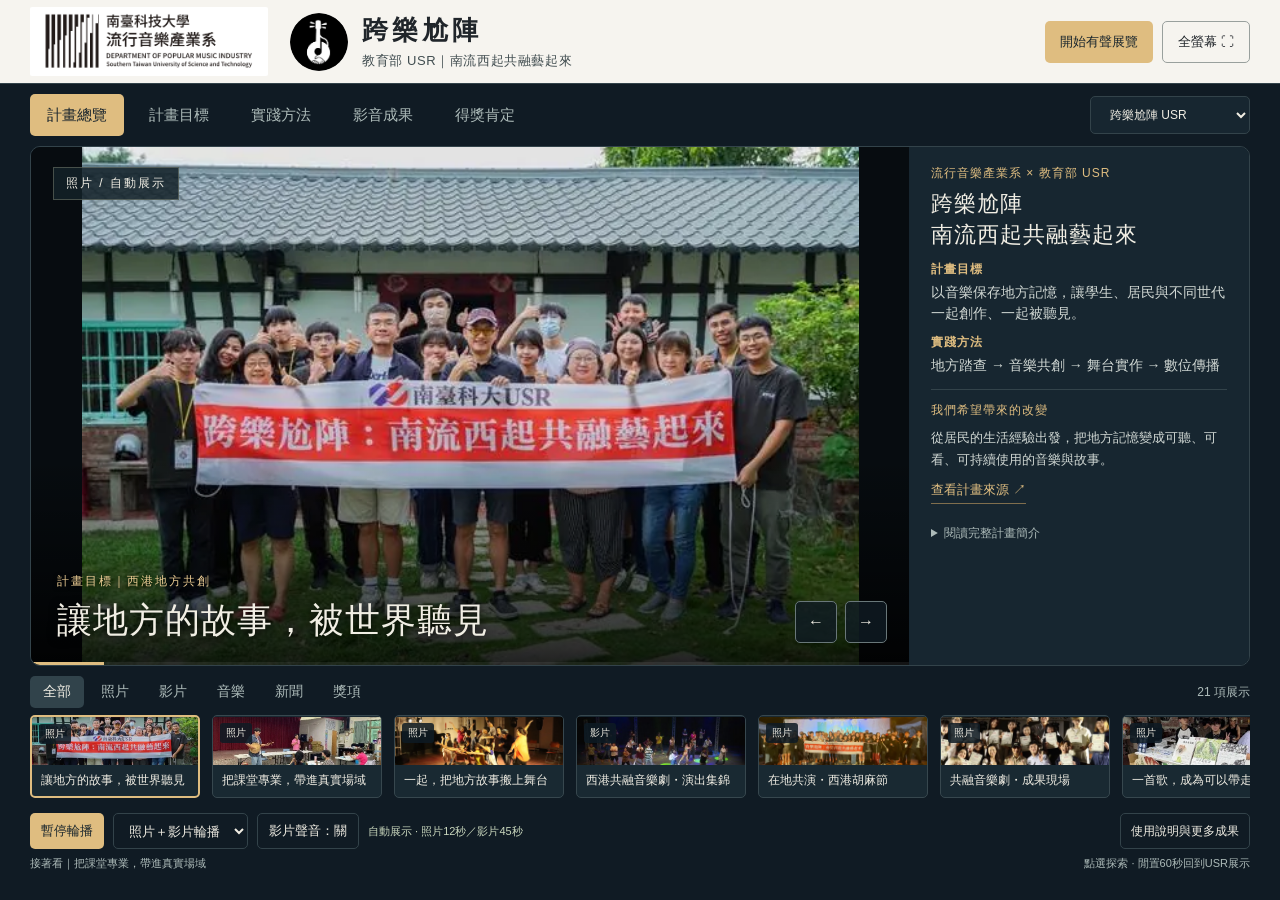
==== exhibit/index.html @ cee1f0c0 "Publish department USR interactive exhibit" ====
<!doctype html>
<html lang="zh-Hant-TW"><head><meta charset="utf-8"><meta name="viewport" content="width=device-width,initial-scale=1"><meta name="referrer" content="strict-origin-when-cross-origin">
<title>流行音樂產業系 × 教育部 USR 跨樂尬陣｜成果互動展</title>
<meta name="description" content="南臺科技大學流行音樂產業系以音樂連結地方。認識教育部USR跨樂尬陣計畫的目標、實踐方法、影音作品與得獎成果。">
<meta property="og:title" content="南臺流音系 × 教育部 USR 跨樂尬陣｜成果互動展"><meta property="og:description" content="地方踏查、音樂共創、舞台實作與數位傳播。點選影片、照片、音樂，聽見地方的故事。"><meta property="og:image" content="https://singforfree2004-sudo.github.io/kygz-usr-site/assets/media/musical-residents-training.webp">
<link rel="stylesheet" href="style.css"></head><body class="auto-mode">
<header><a class="department" href="https://pmi.stust.edu.tw/" target="_blank" rel="noopener noreferrer"><img src="assets/pmi-logo.png" alt="南臺科技大學流行音樂產業系正式標誌"></a><a class="identity" href="./"><img class="project-logo" src="assets/kygz-logo.jpg" alt="跨樂尬陣計畫標誌"><span><b>跨樂尬陣</b><small>教育部 USR｜南流西起共融藝起來</small></span></a><div class="head-actions"><button id="exhibition" class="primary">開始有聲展覽</button><button id="fullscreen">全螢幕 ⛶</button></div></header>
<main><div class="toolbar"><nav id="chapters" aria-label="計畫導覽"></nav><select id="projects" aria-label="選擇展示計畫"></select></div>
<section class="exhibit" aria-label="成果展示"><div class="visual"><div id="media"></div><div id="media-tag" class="media-tag"></div><div class="visual-bottom"><div><span id="item-meta"></span><h1 id="item-title"></h1></div><div class="arrows"><button id="prev" aria-label="上一項">←</button><button id="next" aria-label="下一項">→</button></div></div><div id="progress"><span></span></div></div>
<aside><div class="eyebrow" id="project-type"></div><h2 id="project-title"></h2><div class="purpose"><h3>計畫目標</h3><p id="project-goal"></p><h3>實踐方法</h3><p id="project-method"></p></div><div class="divider"></div><div class="eyebrow" id="evidence-label">此刻，看見的成果</div><p id="item-description" class="item-description"></p><div id="credits"></div><a id="source" target="_blank" rel="noopener noreferrer">查看作品來源 ↗</a><details id="project-detail"><summary>閱讀完整計畫簡介</summary><p id="project-description"></p><div id="project-tags" class="tags"></div></details><div id="listen-tools" hidden><p id="listen-note"></p><button id="extend">繼續聆聽</button><button id="end-listen">回到自動展示</button></div></aside></section>
<section class="collection" aria-label="點選成果"><div class="collection-top"><nav id="types" aria-label="成果類型"></nav><span id="count"></span></div><div id="rail"></div></section>
<footer><div class="playback"><button id="auto" class="primary">暫停輪播</button><select id="rotation-kind" aria-label="輪播內容"><option value="mixed" selected>照片＋影片輪播</option><option value="photos">照片與成果輪播</option></select><button id="sound">影片聲音：關</button><span id="status" role="status"></span></div><button id="resources">使用說明與更多成果</button></footer>
<div class="running-note"><span id="next-up"></span><span id="display-state">點選探索 · 閒置60秒回到USR展示</span></div>
</main>
<dialog id="lightbox"><button id="close-lightbox" aria-label="關閉照片">關閉 ×</button><img id="large-photo" alt=""><p id="large-caption"></p></dialog>
<dialog id="resources-dialog"><button id="close-resources">關閉 ×</button><h2>音樂，讓地方的故事繼續發聲。</h2><p>本展以南臺科技大學流行音樂產業系之教育部 USR 跨樂尬陣計畫為主軸，由徐志杰主持；呈現團隊與地方夥伴共同完成的成果。</p><p>點選縮圖看完整作品；閒置60秒回到展示。照片每12秒切換，輪播影片播放45秒精選。手動觀看影片保留完整播放時間。</p><p>StreetVoice請按播放器的播放鍵，聆聽時照片仍會輪播。音樂由播放器與裝置控制音量。</p><div class="resource-links"><a href="https://singforfree2004-sudo.github.io/kygz-usr-site/" target="_blank" rel="noopener noreferrer">完整USR計畫網站 ↗</a><a href="https://www.youtube.com/@跨樂尬陣/videos" target="_blank" rel="noopener noreferrer">YouTube影音頻道 ↗</a><a href="https://streetvoice.com/kygz_official/" target="_blank" rel="noopener noreferrer">StreetVoice原創歌曲 ↗</a><a href="https://xigang-podcast.firstory.io/" target="_blank" rel="noopener noreferrer">地方Podcast ↗</a><a href="https://pmi.stust.edu.tw/" target="_blank" rel="noopener noreferrer">流行音樂產業系 ↗</a><a id="offline-download" href="offline.html" download="南臺流音USR_離線照片展示.html">下載離線照片展示 ↓</a></div><p id="offline-note">備援檔下載後可直接開啟，無須網路即可輪播照片。YouTube與StreetVoice仍需網路。評鑑選輯以110–114學年度為主，115學年度成果另列。</p><label class="motion-choice"><input id="reduce-motion" type="checkbox">減少畫面動態</label></dialog>
<script src="data.js"></script><script type="module" src="app.js"></script></body></html>
---- exhibit/style.css ----
:root{color-scheme:dark;--bg:#101b24;--panel:#172630;--line:#33434a;--ink:#f1eee4;--muted:#adbbb9;--gold:#dfbd80;--green:#c9d7bd}*{box-sizing:border-box}body{margin:0;background:var(--bg);color:var(--ink);font-family:"PingFang TC","Noto Sans TC",sans-serif}button,select,a{font:inherit}button,select{border:1px solid var(--line);border-radius:5px;background:transparent;color:inherit;padding:10px 15px;cursor:pointer;min-height:42px}button:hover,select:hover{background:#2a3c45}button:focus-visible,a:focus-visible,select:focus-visible{outline:3px solid var(--gold);outline-offset:3px}a{color:inherit;text-decoration:none}header{height:82px;display:flex;align-items:center;justify-content:space-between;padding:0 34px;border-bottom:1px solid var(--line)}.identity{display:flex;gap:15px;align-items:center}.brandmark{display:grid;place-items:center;background:var(--gold);color:var(--bg);font-size:36px;width:44px;height:44px;border-radius:50%}.identity b{font-size:20px;letter-spacing:3px}.identity small{display:block;font-size:12px;margin-top:7px;color:var(--muted);letter-spacing:1px}.head-actions{display:flex;align-items:center;gap:18px}.preview{color:var(--muted);font-size:12px}main{padding:0 34px}.toolbar{display:flex;align-items:center;justify-content:space-between;padding:20px 0 16px;gap:15px}nav{display:flex;gap:8px;flex-wrap:wrap}nav button{border-color:transparent;font-size:14px;color:var(--muted);padding:8px 14px}nav button.active{background:var(--gold);color:#17232c}.period{font-size:12px;letter-spacing:1px;color:var(--muted)}.exhibit{display:grid;grid-template-columns:minmax(0,1fr) 330px;min-height:410px;height:calc(100vh - 360px);max-height:700px;border:1px solid var(--line);border-radius:10px;overflow:hidden}.visual{position:relative;overflow:hidden;background:#070c10;min-width:0}#media{position:absolute;inset:0}#media>img{width:100%;height:100%;object-fit:contain;cursor:zoom-in}#media:has(>img):after{content:"";position:absolute;inset:60% 0 0;background:linear-gradient(transparent,rgba(0,0,0,.83));pointer-events:none}.media-tag{position:absolute;top:20px;left:22px;background:#132129d9;border:1px solid #c3c4a44d;padding:7px 12px;font-size:12px;letter-spacing:2px;pointer-events:none}.visual-bottom{position:absolute;bottom:22px;left:26px;right:22px;display:flex;justify-content:space-between;align-items:end;gap:15px;pointer-events:none}.visual-bottom #item-meta{font-size:12px;color:#edce95;letter-spacing:2px;text-shadow:0 1px 4px #000}h1{font-family:"Songti TC","Noto Serif TC",serif;font-weight:500;letter-spacing:1px;line-height:1.3;font-size:clamp(23px,2.7vw,42px);margin:8px 0 0;text-shadow:0 2px 10px #000}.arrows{display:flex;gap:8px;pointer-events:auto}.arrows button{background:#101b24c9;width:42px;padding:6px;border-color:#697779}.playing .visual-bottom{bottom:0;padding:10px 16px;background:#0a151deb;left:0;right:0;min-height:62px}.playing h1{font-size:18px;margin-top:3px}.playing .media-tag{display:none}.playing #media{bottom:70px}.playing #media iframe{width:100%;height:100%;border:0}.music-stage{height:100%;padding:25px;display:flex;flex-direction:column;justify-content:center;align-items:center;background:radial-gradient(ellipse at top,#3a5358,#101923)}.music-stage>img{width:150px;height:150px;object-fit:cover;border-radius:4px;box-shadow:0 15px 35px #0006}.music-stage p{font-size:13px;color:var(--muted)}.playing #media .music-stage iframe{height:100px;max-width:500px;width:100%;border-radius:3px;flex:none}.media-launch{position:absolute;inset:0;display:flex;align-items:center;justify-content:center}.launch-button{font-size:18px;background:#e4c48bed;color:#15212a;border:none;border-radius:40px;padding:18px 28px}.image-card{width:100%;height:100%;object-fit:contain}.fallback{position:absolute;inset:0;display:grid;place-content:center;text-align:center;padding:30px;background:#12212deb;gap:15px}.fallback p{font-size:14px;color:var(--muted)}#progress{position:absolute;bottom:0;height:3px;left:0;right:0;background:#ffffff12}#progress span{display:block;background:var(--gold);height:100%;width:0;transition:width 1s linear}aside{background:var(--panel);padding:26px 26px 20px;overflow:auto}.eyebrow{font-size:11px;letter-spacing:2px;color:var(--gold)}h2{font-size:25px;font-family:"Songti TC",serif;font-weight:500;line-height:1.4;letter-spacing:1px;margin:13px 0}aside p{font-size:14px;line-height:1.9;color:#d0d7d3;margin:12px 0}.tags{display:flex;gap:6px;flex-wrap:wrap;margin-top:17px}.tags span{border:1px solid #52615e;border-radius:20px;font-size:10px;padding:4px 8px;color:var(--green)}.divider{height:1px;background:var(--line);margin:20px 0}.item-description{font-size:13px!important}#credits{font-size:11px;line-height:1.7;color:var(--muted);white-space:pre-line;margin:8px 0}#source{display:inline-block;font-size:12px;color:var(--gold);border-bottom:1px solid #806e4d;padding-bottom:4px}#listen-tools{margin-top:10px}#listen-tools p{font-size:11px}#listen-tools button{font-size:12px;padding:5px 8px}.collection-top{display:flex;align-items:center;justify-content:space-between;padding:17px 0 11px}.collection-top nav{gap:4px}.collection-top button{font-size:13px;min-height:32px;padding:5px 12px}.collection-top button.active{background:#31434b;color:var(--ink)}#count{font-size:12px;color:var(--muted)}#rail{display:flex;overflow:auto;gap:12px;padding:0 0 9px;scrollbar-width:thin;scrollbar-color:#667676 transparent}.tile{width:172px;min-width:172px;text-align:left;border:1px solid #37474e;border-radius:5px;padding:0;background:#192932;position:relative;overflow:hidden}.tile.selected{border:2px solid var(--gold)}.tile img{width:100%;height:78px;object-fit:cover;display:block}.tile .kind{position:absolute;top:7px;left:7px;font-size:10px;background:#0e1b24d9;padding:3px 6px;border-radius:3px}.tile .label{display:block;padding:8px 9px;font-size:11px;white-space:nowrap;overflow:hidden;text-overflow:ellipsis}.tile:hover{background:#34474e}.empty{color:var(--muted);padding:15px}footer{display:flex;justify-content:space-between;align-items:center;gap:12px;padding:13px 0 18px}.playback{display:flex;align-items:center;gap:9px}.playback button,.playback select{font-size:12px;padding:7px 11px;min-height:36px}.primary{background:var(--gold);color:#18252c;border:0}.primary:hover{background:#ebd1a5}#status{font-size:11px;color:var(--green);max-width:220px}.footer-note{font-size:11px;color:var(--muted)}dialog{max-width:94vw;width:1100px;border:1px solid var(--line);background:var(--bg);padding:20px}dialog::backdrop{background:#000d}dialog img{width:100%;max-height:78vh;object-fit:contain}dialog>button{float:right;margin-bottom:10px}dialog p{clear:both;text-align:center;color:var(--muted)}@media(min-width:1600px){.exhibit{grid-template-columns:minmax(0,1fr) 400px}aside p{font-size:17px}aside{padding:35px}.tile{width:210px;min-width:210px}.tile img{height:95px}}@media(max-width:950px){header{padding:0 18px}main{padding:0 18px}.exhibit{grid-template-columns:minmax(0,1fr) 290px}aside{padding:20px}h2{font-size:21px}.period,.footer-note{display:none}}@media(max-width:700px){header{height:auto;padding:17px;gap:12px}.identity b{font-size:15px}.identity small{font-size:10px;max-width:220px;line-height:1.5}.brandmark{display:none}.preview{display:none}.head-actions button{font-size:11px;padding:7px}.toolbar{padding:12px 0}.toolbar nav{gap:3px}nav button{font-size:12px;padding:6px 8px}.exhibit{height:auto;max-height:none;display:block;min-height:0}.visual{height:58vw;min-height:280px}aside{max-height:none;padding:20px}aside h2{font-size:23px}.divider{margin:16px 0}.collection-top{align-items:start}.collection-top nav{max-width:85%}footer{align-items:start}.playback{flex-wrap:wrap}.visual-bottom{left:16px;bottom:15px}h1{font-size:25px}.music-stage>img{width:85px;height:85px}.music-stage{padding:10px}.music-stage p{margin:7px}.playing .visual-bottom{min-height:65px}.playing h1{font-size:14px}#status{max-width:100%;flex-basis:100%}#rail{padding-bottom:12px}}@media(prefers-reduced-motion:reduce){*{transition:none!important}}

@media(min-width:701px){header{height:64px}.brandmark{width:36px;height:36px;font-size:29px}.identity b{font-size:17px}.identity small{margin-top:4px;font-size:11px}.toolbar{padding:10px 0}.toolbar button{min-height:40px}.exhibit{height:calc(100dvh - 332px);min-height:330px}.collection-top{padding:10px 0 8px}.tile img{height:62px}#rail{padding-bottom:7px}.tile .label{padding:7px 9px}footer{padding:9px 0 12px}aside{padding:20px 23px}aside p{font-size:13px;line-height:1.8}h2{font-size:23px;margin:10px 0}.tags{margin-top:12px}.divider{margin:15px 0}.item-description{font-size:12px!important}.music-stage>img{width:110px;height:110px}.music-stage{padding:15px}}
/* V2: department identity and continuous exhibit */
header{height:96px;gap:22px;background:#f6f4ef;color:#20252a;padding:10px 30px}.department{background:white;display:block;padding:4px 10px;flex:none;border-radius:2px}.department img{display:block;width:242px;height:69px;object-fit:contain}.identity{flex:1}.identity b{font-size:26px;letter-spacing:4px}.identity small{font-size:13px;color:#414d50;letter-spacing:.6px}.head-actions button{font-size:13px;border-color:#99a09d}.head-actions{gap:9px}main{padding:0 30px}.toolbar{min-height:64px;gap:12px}#projects{font-size:12px;max-width:225px;min-height:38px;background:#172630}#chapters button{font-size:15px;min-height:42px;padding:8px 16px}.exhibit{height:calc(100dvh - 344px);min-height:360px;max-height:none;grid-template-columns:minmax(0,1fr) 340px}aside{padding:23px}.eyebrow{font-size:12px;letter-spacing:1px}h2{font-size:24px;margin:10px 0 17px}.purpose h3{font-size:12px;color:var(--gold);margin:14px 0 5px;letter-spacing:1px}.purpose p{font-size:15px;line-height:1.7;margin:0}.item-description{font-size:14px!important;line-height:1.75}details{margin-top:14px;font-size:12px;color:var(--muted)}summary{cursor:pointer;min-height:32px;padding:7px 0}details p{font-size:13px}#source{font-size:13px}#credits{font-size:12px}.collection-top{padding:10px 0 7px}.collection-top button{font-size:14px}.tile{min-width:170px;width:170px}.tile img{height:60px}.tile .label{font-size:12px}footer{padding:8px 0 4px;align-items:center}footer>button{font-size:12px;min-height:36px;padding:6px 10px}.running-note{display:flex;justify-content:space-between;gap:12px;color:var(--muted);font-size:11px;padding:3px 0 9px}.playback button,.playback select{font-size:13px}#status{max-width:none}.moving-photo{animation:photo-drift 12s linear both;animation-play-state:paused}.auto-mode .moving-photo{animation-play-state:running}#media{animation:media-arrive .55s ease-out}.visual:has(.music-stage) #media{background:#080f14}.music-gallery{position:absolute;inset:0;overflow:hidden}.music-gallery img{width:100%;height:100%;object-fit:contain;opacity:.67}.music-gallery:after{content:"";position:absolute;inset:0;background:linear-gradient(90deg,#101b2410,#101b2470 50%,#101b24e8)}.music-gallery span{position:absolute;left:20px;top:18px;font-size:12px;background:#101b24d9;padding:8px 12px;max-width:62%;z-index:1}.music-stage{position:relative;background:transparent;width:48%;margin-left:auto;padding:20px;justify-content:center}.music-stage>img{width:128px;height:128px}.music-stage p{text-align:center;color:#f1eee4;background:#101b24a8;padding:8px;border-radius:4px;line-height:1.5}.resource-links{display:grid;grid-template-columns:1fr 1fr;gap:12px;margin:22px 0}.resource-links a{border:1px solid #52615e;padding:15px;border-radius:5px;font-size:15px;color:var(--gold)}#resources-dialog{max-width:760px}#resources-dialog p{font-size:15px;line-height:1.8;text-align:left}.motion-choice{display:block;margin:20px 0;font-size:15px}.motion-choice input{width:18px;height:18px;vertical-align:middle;margin-right:9px}.reduced-motion *{animation:none!important;transition:none!important}@keyframes photo-drift{from{transform:scale(.965)}to{transform:scale(1)}}@keyframes media-arrive{from{opacity:.2}to{opacity:1}}@media(min-width:1600px){.exhibit{grid-template-columns:minmax(0,1fr) 410px}aside{padding:30px}.purpose p{font-size:18px}.item-description{font-size:17px!important}.identity b{font-size:28px}.department img{width:280px;height:70px}.tile{width:200px;min-width:200px}.tile img{height:60px}}@media(max-width:1050px){header{padding:10px 18px;gap:16px}.department img{width:205px;height:60px}.identity b{font-size:21px}.identity small{font-size:11px}.head-actions button{font-size:12px;padding:8px}.exhibit{grid-template-columns:minmax(0,1fr) 300px}#chapters button{font-size:13px;padding:8px 10px}.purpose p{font-size:14px}aside{padding:20px}.running-note{font-size:10px}}@media(max-width:760px){header{height:auto;flex-wrap:wrap;justify-content:space-between;gap:12px}.department img{width:210px;height:60px}.department{padding:0 5px}.identity{flex:0 1 auto}.identity b{font-size:22px}.identity small{font-size:11px;max-width:150px}.head-actions{width:100%;justify-content:flex-end}.head-actions button{min-height:40px}main{padding:0 14px}.toolbar{align-items:flex-start;flex-direction:column;padding:12px 0}#chapters{gap:4px;width:100%}#chapters button{flex:1;padding:7px 8px;white-space:nowrap;font-size:12px}#projects{max-width:100%;width:100%;font-size:13px}.exhibit{display:block;height:auto;min-height:0}.visual{height:62vw;min-height:290px}.purpose p{font-size:16px}aside{padding:22px}h2{font-size:25px}.collection-top nav{max-width:100%;gap:1px}.collection-top{flex-wrap:wrap;gap:6px}.collection-top button{font-size:13px;padding:6px 10px}footer{flex-wrap:wrap}.playback{flex-wrap:wrap}.running-note{display:block;font-size:11px;line-height:1.8}.running-note span{display:block}.music-stage{width:100%;margin:0}.music-stage>img{width:75px;height:75px}.music-stage p{font-size:11px;padding:4px;margin:5px}.music-gallery span{display:none}.music-gallery img{opacity:.25}.playing #media .music-stage iframe{max-width:400px}.resource-links{grid-template-columns:1fr}.playing h1{font-size:15px}.visual-bottom{left:16px;right:16px}h1{font-size:27px}}
@media(prefers-reduced-motion:reduce){*{animation:none!important;transition:none!important}}
.project-logo{width:58px;height:58px;object-fit:contain;border-radius:50%;flex:none}.identity{gap:14px}@media(min-width:761px){header{height:84px}.department img{height:61px;width:218px}.exhibit{height:calc(100dvh - 380px);min-height:310px}.tile img{height:48px}aside{padding:18px 22px}aside h2{font-size:22px;margin:7px 0 10px}.purpose h3{margin:9px 0 4px}.purpose p{font-size:14px;line-height:1.55}.divider{margin:12px 0}.item-description{font-size:13px!important;margin:8px 0}.toolbar{min-height:60px}}@media(min-width:1600px){.department img{width:245px}.purpose p{font-size:17px;line-height:1.7}.item-description{font-size:16px!important}.exhibit{height:calc(100dvh - 380px)}aside{padding:25px}}@media(max-width:760px){header .department{width:100%;display:flex;justify-content:center}.department img{width:260px;height:74px}.identity{flex:1}.project-logo{width:50px;height:50px}.identity small{max-width:none}.head-actions{width:auto}.head-actions #fullscreen{display:none}.identity b{font-size:20px}.identity small{font-size:10px}.head-actions button{font-size:11px;padding:7px}.exhibit{min-height:0}}
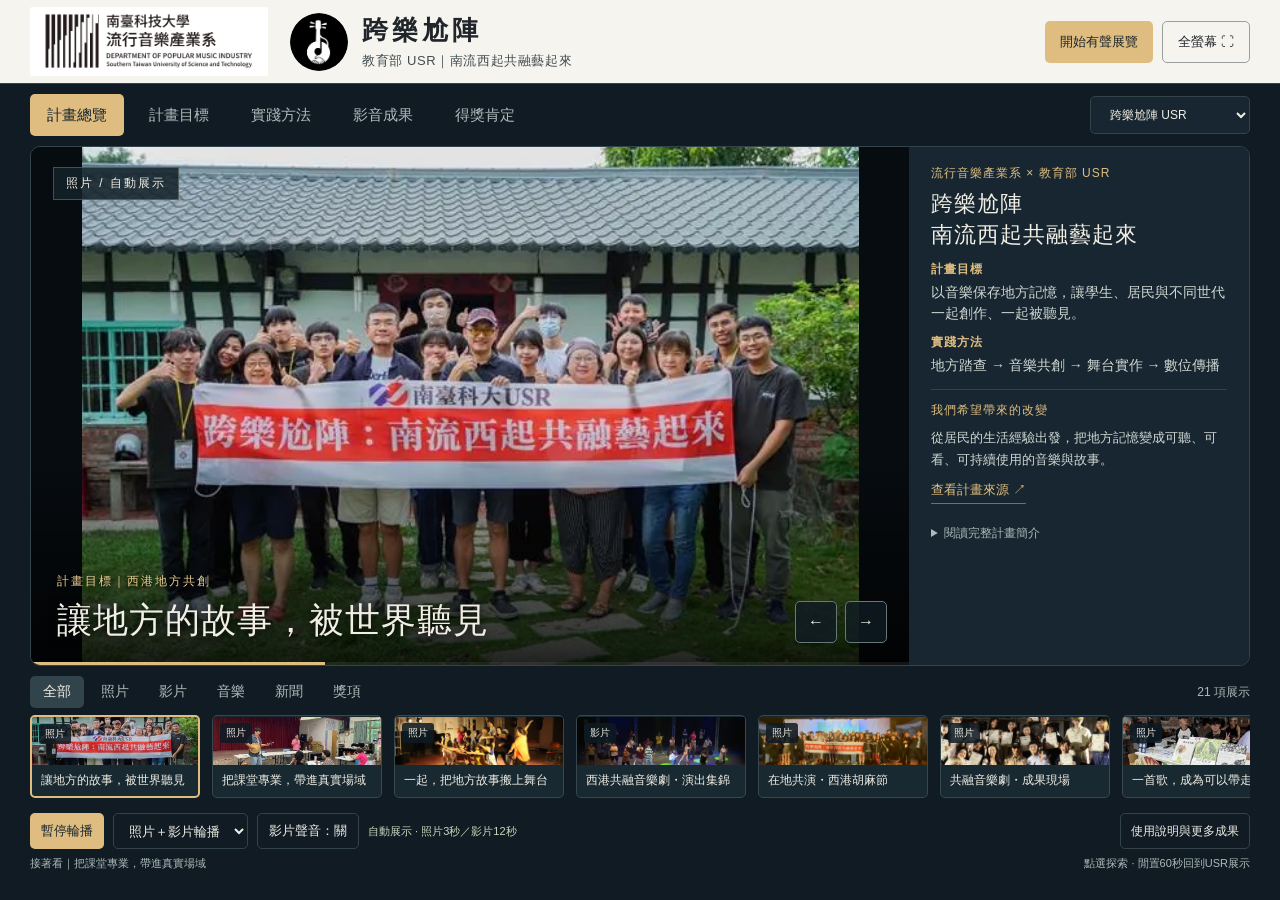
==== commit c89973fe: "Speed up exhibit photo and video rotation" ====
--- a/exhibit/index.html
+++ b/exhibit/index.html
@@ -13,5 +13,5 @@
 <div class="running-note"><span id="next-up"></span><span id="display-state">點選探索 · 閒置60秒回到USR展示</span></div>
 </main>
 <dialog id="lightbox"><button id="close-lightbox" aria-label="關閉照片">關閉 ×</button><img id="large-photo" alt=""><p id="large-caption"></p></dialog>
-<dialog id="resources-dialog"><button id="close-resources">關閉 ×</button><h2>音樂，讓地方的故事繼續發聲。</h2><p>本展以南臺科技大學流行音樂產業系之教育部 USR 跨樂尬陣計畫為主軸，由徐志杰主持；呈現團隊與地方夥伴共同完成的成果。</p><p>點選縮圖看完整作品；閒置60秒回到展示。照片每12秒切換，輪播影片播放45秒精選。手動觀看影片保留完整播放時間。</p><p>StreetVoice請按播放器的播放鍵，聆聽時照片仍會輪播。音樂由播放器與裝置控制音量。</p><div class="resource-links"><a href="https://singforfree2004-sudo.github.io/kygz-usr-site/" target="_blank" rel="noopener noreferrer">完整USR計畫網站 ↗</a><a href="https://www.youtube.com/@跨樂尬陣/videos" target="_blank" rel="noopener noreferrer">YouTube影音頻道 ↗</a><a href="https://streetvoice.com/kygz_official/" target="_blank" rel="noopener noreferrer">StreetVoice原創歌曲 ↗</a><a href="https://xigang-podcast.firstory.io/" target="_blank" rel="noopener noreferrer">地方Podcast ↗</a><a href="https://pmi.stust.edu.tw/" target="_blank" rel="noopener noreferrer">流行音樂產業系 ↗</a><a id="offline-download" href="offline.html" download="南臺流音USR_離線照片展示.html">下載離線照片展示 ↓</a></div><p id="offline-note">備援檔下載後可直接開啟，無須網路即可輪播照片。YouTube與StreetVoice仍需網路。評鑑選輯以110–114學年度為主，115學年度成果另列。</p><label class="motion-choice"><input id="reduce-motion" type="checkbox">減少畫面動態</label></dialog>
+<dialog id="resources-dialog"><button id="close-resources">關閉 ×</button><h2>音樂，讓地方的故事繼續發聲。</h2><p>本展以南臺科技大學流行音樂產業系之教育部 USR 跨樂尬陣計畫為主軸，由徐志杰主持；呈現團隊與地方夥伴共同完成的成果。</p><p>點選縮圖看完整作品；閒置60秒回到展示。照片每3秒切換，輪播影片播放12秒精選。手動觀看影片保留完整播放時間。</p><p>StreetVoice請按播放器的播放鍵，聆聽時照片仍會輪播。音樂由播放器與裝置控制音量。</p><div class="resource-links"><a href="https://singforfree2004-sudo.github.io/kygz-usr-site/" target="_blank" rel="noopener noreferrer">完整USR計畫網站 ↗</a><a href="https://www.youtube.com/@跨樂尬陣/videos" target="_blank" rel="noopener noreferrer">YouTube影音頻道 ↗</a><a href="https://streetvoice.com/kygz_official/" target="_blank" rel="noopener noreferrer">StreetVoice原創歌曲 ↗</a><a href="https://xigang-podcast.firstory.io/" target="_blank" rel="noopener noreferrer">地方Podcast ↗</a><a href="https://pmi.stust.edu.tw/" target="_blank" rel="noopener noreferrer">流行音樂產業系 ↗</a><a id="offline-download" href="offline.html" download="南臺流音USR_離線照片展示.html">下載離線照片展示 ↓</a></div><p id="offline-note">備援檔下載後可直接開啟，無須網路即可輪播照片。YouTube與StreetVoice仍需網路。評鑑選輯以110–114學年度為主，115學年度成果另列。</p><label class="motion-choice"><input id="reduce-motion" type="checkbox">減少畫面動態</label></dialog>
 <script src="data.js"></script><script type="module" src="app.js"></script></body></html>
--- a/exhibit/style.css
+++ b/exhibit/style.css
@@ -2,6 +2,6 @@
 
 @media(min-width:701px){header{height:64px}.brandmark{width:36px;height:36px;font-size:29px}.identity b{font-size:17px}.identity small{margin-top:4px;font-size:11px}.toolbar{padding:10px 0}.toolbar button{min-height:40px}.exhibit{height:calc(100dvh - 332px);min-height:330px}.collection-top{padding:10px 0 8px}.tile img{height:62px}#rail{padding-bottom:7px}.tile .label{padding:7px 9px}footer{padding:9px 0 12px}aside{padding:20px 23px}aside p{font-size:13px;line-height:1.8}h2{font-size:23px;margin:10px 0}.tags{margin-top:12px}.divider{margin:15px 0}.item-description{font-size:12px!important}.music-stage>img{width:110px;height:110px}.music-stage{padding:15px}}
 /* V2: department identity and continuous exhibit */
-header{height:96px;gap:22px;background:#f6f4ef;color:#20252a;padding:10px 30px}.department{background:white;display:block;padding:4px 10px;flex:none;border-radius:2px}.department img{display:block;width:242px;height:69px;object-fit:contain}.identity{flex:1}.identity b{font-size:26px;letter-spacing:4px}.identity small{font-size:13px;color:#414d50;letter-spacing:.6px}.head-actions button{font-size:13px;border-color:#99a09d}.head-actions{gap:9px}main{padding:0 30px}.toolbar{min-height:64px;gap:12px}#projects{font-size:12px;max-width:225px;min-height:38px;background:#172630}#chapters button{font-size:15px;min-height:42px;padding:8px 16px}.exhibit{height:calc(100dvh - 344px);min-height:360px;max-height:none;grid-template-columns:minmax(0,1fr) 340px}aside{padding:23px}.eyebrow{font-size:12px;letter-spacing:1px}h2{font-size:24px;margin:10px 0 17px}.purpose h3{font-size:12px;color:var(--gold);margin:14px 0 5px;letter-spacing:1px}.purpose p{font-size:15px;line-height:1.7;margin:0}.item-description{font-size:14px!important;line-height:1.75}details{margin-top:14px;font-size:12px;color:var(--muted)}summary{cursor:pointer;min-height:32px;padding:7px 0}details p{font-size:13px}#source{font-size:13px}#credits{font-size:12px}.collection-top{padding:10px 0 7px}.collection-top button{font-size:14px}.tile{min-width:170px;width:170px}.tile img{height:60px}.tile .label{font-size:12px}footer{padding:8px 0 4px;align-items:center}footer>button{font-size:12px;min-height:36px;padding:6px 10px}.running-note{display:flex;justify-content:space-between;gap:12px;color:var(--muted);font-size:11px;padding:3px 0 9px}.playback button,.playback select{font-size:13px}#status{max-width:none}.moving-photo{animation:photo-drift 12s linear both;animation-play-state:paused}.auto-mode .moving-photo{animation-play-state:running}#media{animation:media-arrive .55s ease-out}.visual:has(.music-stage) #media{background:#080f14}.music-gallery{position:absolute;inset:0;overflow:hidden}.music-gallery img{width:100%;height:100%;object-fit:contain;opacity:.67}.music-gallery:after{content:"";position:absolute;inset:0;background:linear-gradient(90deg,#101b2410,#101b2470 50%,#101b24e8)}.music-gallery span{position:absolute;left:20px;top:18px;font-size:12px;background:#101b24d9;padding:8px 12px;max-width:62%;z-index:1}.music-stage{position:relative;background:transparent;width:48%;margin-left:auto;padding:20px;justify-content:center}.music-stage>img{width:128px;height:128px}.music-stage p{text-align:center;color:#f1eee4;background:#101b24a8;padding:8px;border-radius:4px;line-height:1.5}.resource-links{display:grid;grid-template-columns:1fr 1fr;gap:12px;margin:22px 0}.resource-links a{border:1px solid #52615e;padding:15px;border-radius:5px;font-size:15px;color:var(--gold)}#resources-dialog{max-width:760px}#resources-dialog p{font-size:15px;line-height:1.8;text-align:left}.motion-choice{display:block;margin:20px 0;font-size:15px}.motion-choice input{width:18px;height:18px;vertical-align:middle;margin-right:9px}.reduced-motion *{animation:none!important;transition:none!important}@keyframes photo-drift{from{transform:scale(.965)}to{transform:scale(1)}}@keyframes media-arrive{from{opacity:.2}to{opacity:1}}@media(min-width:1600px){.exhibit{grid-template-columns:minmax(0,1fr) 410px}aside{padding:30px}.purpose p{font-size:18px}.item-description{font-size:17px!important}.identity b{font-size:28px}.department img{width:280px;height:70px}.tile{width:200px;min-width:200px}.tile img{height:60px}}@media(max-width:1050px){header{padding:10px 18px;gap:16px}.department img{width:205px;height:60px}.identity b{font-size:21px}.identity small{font-size:11px}.head-actions button{font-size:12px;padding:8px}.exhibit{grid-template-columns:minmax(0,1fr) 300px}#chapters button{font-size:13px;padding:8px 10px}.purpose p{font-size:14px}aside{padding:20px}.running-note{font-size:10px}}@media(max-width:760px){header{height:auto;flex-wrap:wrap;justify-content:space-between;gap:12px}.department img{width:210px;height:60px}.department{padding:0 5px}.identity{flex:0 1 auto}.identity b{font-size:22px}.identity small{font-size:11px;max-width:150px}.head-actions{width:100%;justify-content:flex-end}.head-actions button{min-height:40px}main{padding:0 14px}.toolbar{align-items:flex-start;flex-direction:column;padding:12px 0}#chapters{gap:4px;width:100%}#chapters button{flex:1;padding:7px 8px;white-space:nowrap;font-size:12px}#projects{max-width:100%;width:100%;font-size:13px}.exhibit{display:block;height:auto;min-height:0}.visual{height:62vw;min-height:290px}.purpose p{font-size:16px}aside{padding:22px}h2{font-size:25px}.collection-top nav{max-width:100%;gap:1px}.collection-top{flex-wrap:wrap;gap:6px}.collection-top button{font-size:13px;padding:6px 10px}footer{flex-wrap:wrap}.playback{flex-wrap:wrap}.running-note{display:block;font-size:11px;line-height:1.8}.running-note span{display:block}.music-stage{width:100%;margin:0}.music-stage>img{width:75px;height:75px}.music-stage p{font-size:11px;padding:4px;margin:5px}.music-gallery span{display:none}.music-gallery img{opacity:.25}.playing #media .music-stage iframe{max-width:400px}.resource-links{grid-template-columns:1fr}.playing h1{font-size:15px}.visual-bottom{left:16px;right:16px}h1{font-size:27px}}
+header{height:96px;gap:22px;background:#f6f4ef;color:#20252a;padding:10px 30px}.department{background:white;display:block;padding:4px 10px;flex:none;border-radius:2px}.department img{display:block;width:242px;height:69px;object-fit:contain}.identity{flex:1}.identity b{font-size:26px;letter-spacing:4px}.identity small{font-size:13px;color:#414d50;letter-spacing:.6px}.head-actions button{font-size:13px;border-color:#99a09d}.head-actions{gap:9px}main{padding:0 30px}.toolbar{min-height:64px;gap:12px}#projects{font-size:12px;max-width:225px;min-height:38px;background:#172630}#chapters button{font-size:15px;min-height:42px;padding:8px 16px}.exhibit{height:calc(100dvh - 344px);min-height:360px;max-height:none;grid-template-columns:minmax(0,1fr) 340px}aside{padding:23px}.eyebrow{font-size:12px;letter-spacing:1px}h2{font-size:24px;margin:10px 0 17px}.purpose h3{font-size:12px;color:var(--gold);margin:14px 0 5px;letter-spacing:1px}.purpose p{font-size:15px;line-height:1.7;margin:0}.item-description{font-size:14px!important;line-height:1.75}details{margin-top:14px;font-size:12px;color:var(--muted)}summary{cursor:pointer;min-height:32px;padding:7px 0}details p{font-size:13px}#source{font-size:13px}#credits{font-size:12px}.collection-top{padding:10px 0 7px}.collection-top button{font-size:14px}.tile{min-width:170px;width:170px}.tile img{height:60px}.tile .label{font-size:12px}footer{padding:8px 0 4px;align-items:center}footer>button{font-size:12px;min-height:36px;padding:6px 10px}.running-note{display:flex;justify-content:space-between;gap:12px;color:var(--muted);font-size:11px;padding:3px 0 9px}.playback button,.playback select{font-size:13px}#status{max-width:none}.moving-photo{animation:photo-drift 3s linear both;animation-play-state:paused}.auto-mode .moving-photo{animation-play-state:running}#media{animation:media-arrive .55s ease-out}.visual:has(.music-stage) #media{background:#080f14}.music-gallery{position:absolute;inset:0;overflow:hidden}.music-gallery img{width:100%;height:100%;object-fit:contain;opacity:.67}.music-gallery:after{content:"";position:absolute;inset:0;background:linear-gradient(90deg,#101b2410,#101b2470 50%,#101b24e8)}.music-gallery span{position:absolute;left:20px;top:18px;font-size:12px;background:#101b24d9;padding:8px 12px;max-width:62%;z-index:1}.music-stage{position:relative;background:transparent;width:48%;margin-left:auto;padding:20px;justify-content:center}.music-stage>img{width:128px;height:128px}.music-stage p{text-align:center;color:#f1eee4;background:#101b24a8;padding:8px;border-radius:4px;line-height:1.5}.resource-links{display:grid;grid-template-columns:1fr 1fr;gap:12px;margin:22px 0}.resource-links a{border:1px solid #52615e;padding:15px;border-radius:5px;font-size:15px;color:var(--gold)}#resources-dialog{max-width:760px}#resources-dialog p{font-size:15px;line-height:1.8;text-align:left}.motion-choice{display:block;margin:20px 0;font-size:15px}.motion-choice input{width:18px;height:18px;vertical-align:middle;margin-right:9px}.reduced-motion *{animation:none!important;transition:none!important}@keyframes photo-drift{from{transform:scale(.965)}to{transform:scale(1)}}@keyframes media-arrive{from{opacity:.2}to{opacity:1}}@media(min-width:1600px){.exhibit{grid-template-columns:minmax(0,1fr) 410px}aside{padding:30px}.purpose p{font-size:18px}.item-description{font-size:17px!important}.identity b{font-size:28px}.department img{width:280px;height:70px}.tile{width:200px;min-width:200px}.tile img{height:60px}}@media(max-width:1050px){header{padding:10px 18px;gap:16px}.department img{width:205px;height:60px}.identity b{font-size:21px}.identity small{font-size:11px}.head-actions button{font-size:12px;padding:8px}.exhibit{grid-template-columns:minmax(0,1fr) 300px}#chapters button{font-size:13px;padding:8px 10px}.purpose p{font-size:14px}aside{padding:20px}.running-note{font-size:10px}}@media(max-width:760px){header{height:auto;flex-wrap:wrap;justify-content:space-between;gap:12px}.department img{width:210px;height:60px}.department{padding:0 5px}.identity{flex:0 1 auto}.identity b{font-size:22px}.identity small{font-size:11px;max-width:150px}.head-actions{width:100%;justify-content:flex-end}.head-actions button{min-height:40px}main{padding:0 14px}.toolbar{align-items:flex-start;flex-direction:column;padding:12px 0}#chapters{gap:4px;width:100%}#chapters button{flex:1;padding:7px 8px;white-space:nowrap;font-size:12px}#projects{max-width:100%;width:100%;font-size:13px}.exhibit{display:block;height:auto;min-height:0}.visual{height:62vw;min-height:290px}.purpose p{font-size:16px}aside{padding:22px}h2{font-size:25px}.collection-top nav{max-width:100%;gap:1px}.collection-top{flex-wrap:wrap;gap:6px}.collection-top button{font-size:13px;padding:6px 10px}footer{flex-wrap:wrap}.playback{flex-wrap:wrap}.running-note{display:block;font-size:11px;line-height:1.8}.running-note span{display:block}.music-stage{width:100%;margin:0}.music-stage>img{width:75px;height:75px}.music-stage p{font-size:11px;padding:4px;margin:5px}.music-gallery span{display:none}.music-gallery img{opacity:.25}.playing #media .music-stage iframe{max-width:400px}.resource-links{grid-template-columns:1fr}.playing h1{font-size:15px}.visual-bottom{left:16px;right:16px}h1{font-size:27px}}
 @media(prefers-reduced-motion:reduce){*{animation:none!important;transition:none!important}}
 .project-logo{width:58px;height:58px;object-fit:contain;border-radius:50%;flex:none}.identity{gap:14px}@media(min-width:761px){header{height:84px}.department img{height:61px;width:218px}.exhibit{height:calc(100dvh - 380px);min-height:310px}.tile img{height:48px}aside{padding:18px 22px}aside h2{font-size:22px;margin:7px 0 10px}.purpose h3{margin:9px 0 4px}.purpose p{font-size:14px;line-height:1.55}.divider{margin:12px 0}.item-description{font-size:13px!important;margin:8px 0}.toolbar{min-height:60px}}@media(min-width:1600px){.department img{width:245px}.purpose p{font-size:17px;line-height:1.7}.item-description{font-size:16px!important}.exhibit{height:calc(100dvh - 380px)}aside{padding:25px}}@media(max-width:760px){header .department{width:100%;display:flex;justify-content:center}.department img{width:260px;height:74px}.identity{flex:1}.project-logo{width:50px;height:50px}.identity small{max-width:none}.head-actions{width:auto}.head-actions #fullscreen{display:none}.identity b{font-size:20px}.identity small{font-size:10px}.head-actions button{font-size:11px;padding:7px}.exhibit{min-height:0}}
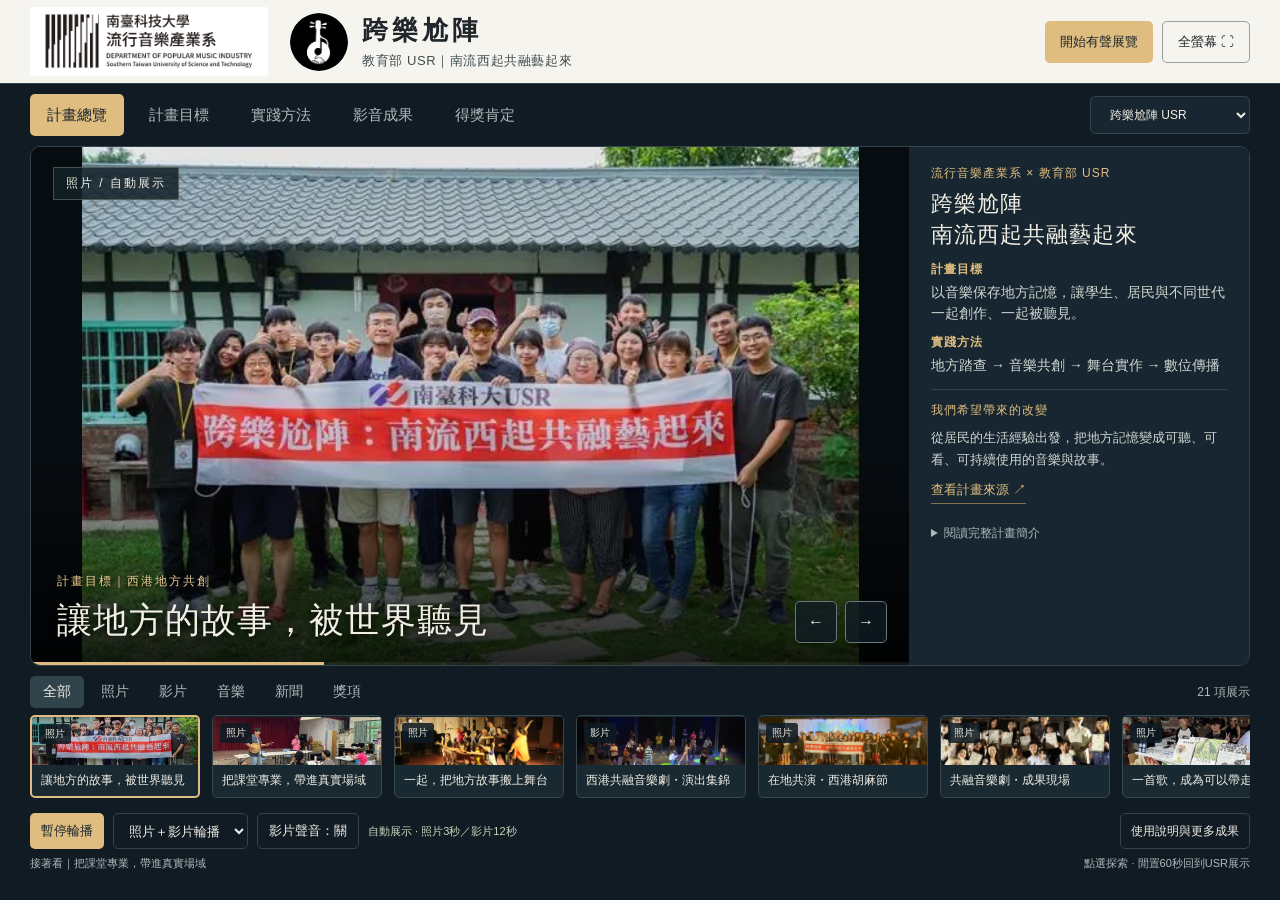
==== commit e8881e37: "Refresh exhibit asset versions" ====
--- a/exhibit/index.html
+++ b/exhibit/index.html
@@ -3,7 +3,7 @@
 <title>流行音樂產業系 × 教育部 USR 跨樂尬陣｜成果互動展</title>
 <meta name="description" content="南臺科技大學流行音樂產業系以音樂連結地方。認識教育部USR跨樂尬陣計畫的目標、實踐方法、影音作品與得獎成果。">
 <meta property="og:title" content="南臺流音系 × 教育部 USR 跨樂尬陣｜成果互動展"><meta property="og:description" content="地方踏查、音樂共創、舞台實作與數位傳播。點選影片、照片、音樂，聽見地方的故事。"><meta property="og:image" content="https://singforfree2004-sudo.github.io/kygz-usr-site/assets/media/musical-residents-training.webp">
-<link rel="stylesheet" href="style.css"></head><body class="auto-mode">
+<link rel="stylesheet" href="style.css?v=20261029-fast"></head><body class="auto-mode">
 <header><a class="department" href="https://pmi.stust.edu.tw/" target="_blank" rel="noopener noreferrer"><img src="assets/pmi-logo.png" alt="南臺科技大學流行音樂產業系正式標誌"></a><a class="identity" href="./"><img class="project-logo" src="assets/kygz-logo.jpg" alt="跨樂尬陣計畫標誌"><span><b>跨樂尬陣</b><small>教育部 USR｜南流西起共融藝起來</small></span></a><div class="head-actions"><button id="exhibition" class="primary">開始有聲展覽</button><button id="fullscreen">全螢幕 ⛶</button></div></header>
 <main><div class="toolbar"><nav id="chapters" aria-label="計畫導覽"></nav><select id="projects" aria-label="選擇展示計畫"></select></div>
 <section class="exhibit" aria-label="成果展示"><div class="visual"><div id="media"></div><div id="media-tag" class="media-tag"></div><div class="visual-bottom"><div><span id="item-meta"></span><h1 id="item-title"></h1></div><div class="arrows"><button id="prev" aria-label="上一項">←</button><button id="next" aria-label="下一項">→</button></div></div><div id="progress"><span></span></div></div>
@@ -14,4 +14,4 @@
 </main>
 <dialog id="lightbox"><button id="close-lightbox" aria-label="關閉照片">關閉 ×</button><img id="large-photo" alt=""><p id="large-caption"></p></dialog>
 <dialog id="resources-dialog"><button id="close-resources">關閉 ×</button><h2>音樂，讓地方的故事繼續發聲。</h2><p>本展以南臺科技大學流行音樂產業系之教育部 USR 跨樂尬陣計畫為主軸，由徐志杰主持；呈現團隊與地方夥伴共同完成的成果。</p><p>點選縮圖看完整作品；閒置60秒回到展示。照片每3秒切換，輪播影片播放12秒精選。手動觀看影片保留完整播放時間。</p><p>StreetVoice請按播放器的播放鍵，聆聽時照片仍會輪播。音樂由播放器與裝置控制音量。</p><div class="resource-links"><a href="https://singforfree2004-sudo.github.io/kygz-usr-site/" target="_blank" rel="noopener noreferrer">完整USR計畫網站 ↗</a><a href="https://www.youtube.com/@跨樂尬陣/videos" target="_blank" rel="noopener noreferrer">YouTube影音頻道 ↗</a><a href="https://streetvoice.com/kygz_official/" target="_blank" rel="noopener noreferrer">StreetVoice原創歌曲 ↗</a><a href="https://xigang-podcast.firstory.io/" target="_blank" rel="noopener noreferrer">地方Podcast ↗</a><a href="https://pmi.stust.edu.tw/" target="_blank" rel="noopener noreferrer">流行音樂產業系 ↗</a><a id="offline-download" href="offline.html" download="南臺流音USR_離線照片展示.html">下載離線照片展示 ↓</a></div><p id="offline-note">備援檔下載後可直接開啟，無須網路即可輪播照片。YouTube與StreetVoice仍需網路。評鑑選輯以110–114學年度為主，115學年度成果另列。</p><label class="motion-choice"><input id="reduce-motion" type="checkbox">減少畫面動態</label></dialog>
-<script src="data.js"></script><script type="module" src="app.js"></script></body></html>+<script src="data.js"></script><script type="module" src="app.js?v=20261029-fast"></script></body></html>
